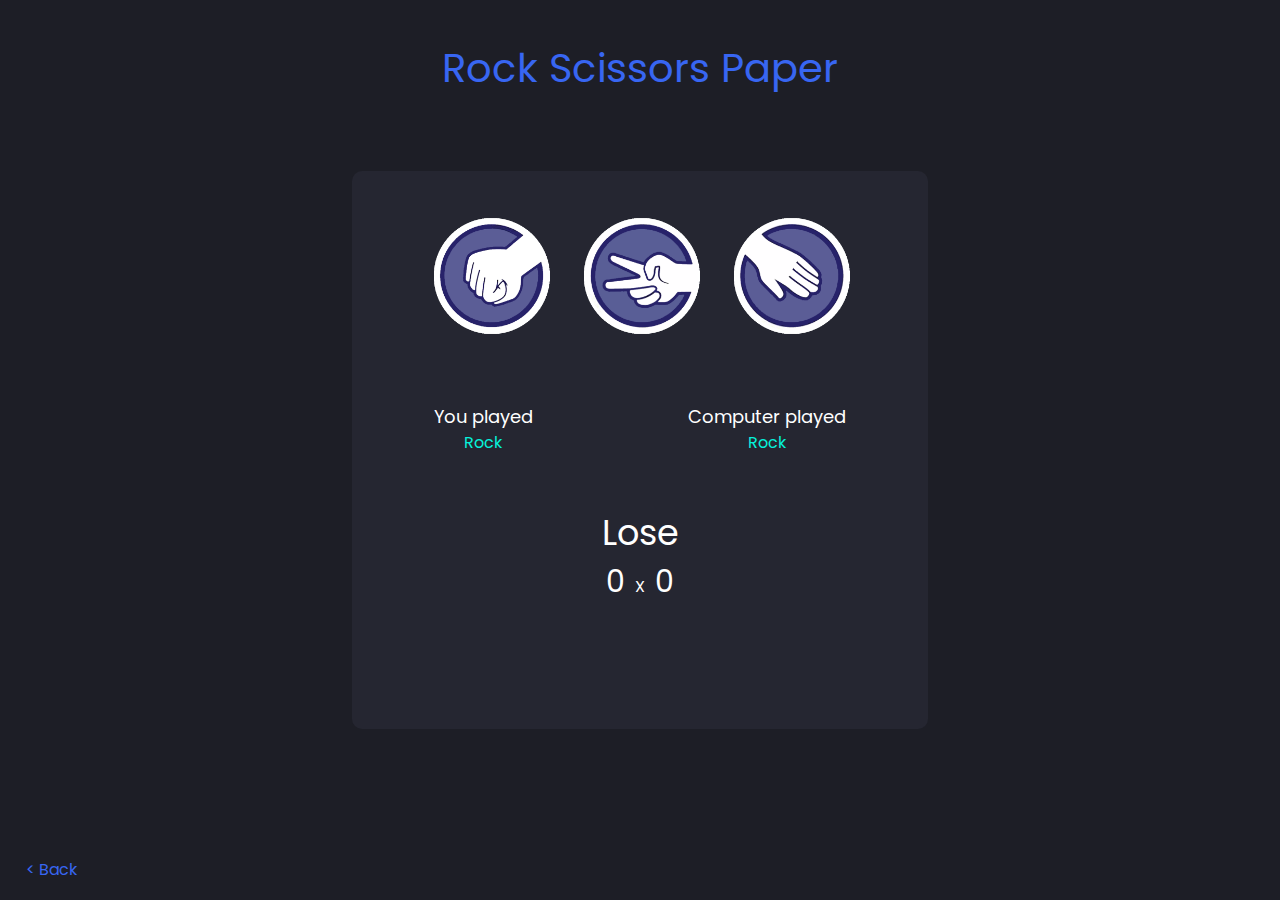
==== html/game.html @ 838cdc02 "jokenpo" ====
<!DOCTYPE html>
<html lang="en">
<head>
    <meta charset="UTF-8">
    <meta http-equiv="X-UA-Compatible" content="IE=edge">
    <meta name="viewport" content="width=device-width, initial-scale=1.0">
    <link rel="shortcut icon" href="assets/favicon.ico" type="image/x-icon">
    <link rel="stylesheet" href="../styles/style.css">
    <link rel="stylesheet" href="../styles/game.css">
    <title>Jokenpo</title>
</head>
<body>
    <h1 class="game-title">Rock Scissors Paper</h1>
    
    <main class="game">
        <div class="game-options">
            <button class="game-button" onclick="rock()"><img src="../assets/pedra.png" alt="Rock"></button>
            <button class="game-button" onclick="scissors()"><img src="../assets/tesoura.png" alt="Scissors"></button>
            <button class="game-button" onclick="paper()"><img src="../assets/papel.png" alt="Paper"></button>
        </div>

        <div class="game-choices">
            <div class="player-choices">
                <p class="title-choice">You played</p>
                <p class="player-choice position-choice">Rock</p>
            </div>
            <div class="computer-choices">
                <p class="title-choice">Computer played</p>
                <p class="computer-choice position-choice">Rock</p>
            </div>
        </div>

        <p class="match-result">Lose</p>

        <div class="game-points">
            <p class="points"><span class="player-points total-points">0</span>X<span class="computer-points  total-points">0</span></p>
        </div>
    </main>

    <a href="../index.html" class="backpage">&lt; Back</a>

    <script src="../javascript/game.js"></script>
</body>
</html>
---- styles/style.css ----
@import url('https://fonts.googleapis.com/css2?family=Poppins:ital,wght@0,100;0,200;0,300;0,400;0,500;0,600;0,700;0,800;0,900;1,100;1,200;1,300;1,400;1,500;1,600;1,700;1,800;1,900&display=swap');

* {
    margin: 0;
    padding: 0;
    box-sizing: border-box;
    font-family: 'Poppins', sans-serif; 
}

body {
    background-color: #1D1E26;
}

.game-title {
    text-align: center;
    padding-top: 3%;
    color: #3866F2;
    font-weight: 400;
    font-size: clamp(30px, 40px, 50px);
}

main {
    position: absolute;
    top: 50%;
    left: 50%;
    transform: translate(-50%, -50%);
    border-radius: 10px;
    width: 45%;
    height: 62%;
    text-align: center;
    background-color: #252631;
}

.main-buttons {
    position: absolute;
    top: 50%;
    left: 50%;
    transform: translate(-50%, -50%);
}

.button {
    width: 100%;
    height: 50px;
    margin: 10px;
    padding: 10px;
    background-color: #3866F2;
    border: none;
    border-radius: 15px;
    font-size: clamp(10px, 18px, 20px);
    text-align: center;
    cursor: pointer;
    transition: all 0.3s ease;
}

.button:hover {
    background-color: #2C51BF;
    color: white;
}

footer {
    position: absolute;
    bottom: 2%;
    left: 50%;
    transform: translateX(-50%);
    color: #3866F2;
    opacity: 0.3;
}

.backpage {
    position: absolute;
    bottom: 2%;
    left: 2%;
    text-decoration: none;
    color: #3866F2;
    transition: all 0.3s ease;
}

.backpage:hover {
    font-size: 18px;
    color: #2C51BF;
}
---- styles/game.css ----
.game {
    padding: 30px;
}

.game-options {
    display: flex;
    justify-content: center;
}

.game-button {
    width: 130px;
    height: 130px;
    margin: 10px;
    border: none;
    outline: none;
    background-color: transparent;
    cursor: pointer;
}

.game-button > img {
    width: 130px;
    height: 130px;
    transition: all 0.3s ease;
}

.game-button:hover > img {
    width: 140px;
    height: 140px;
}

.game-choices {
    display: flex;
    justify-content: space-between;
    margin: 10%;
}

.title-choice {
    font-size: clamp(16px, 18px, 20px);
    color: white;
}

.position-choice {
    color: #05F2DB;
}

.match-result {
    font-size: 35px;
    color: white;
}

.game-points {
    color: white;
}

.total-points {
    font-size: 30px;
    padding: 0 10px;
}
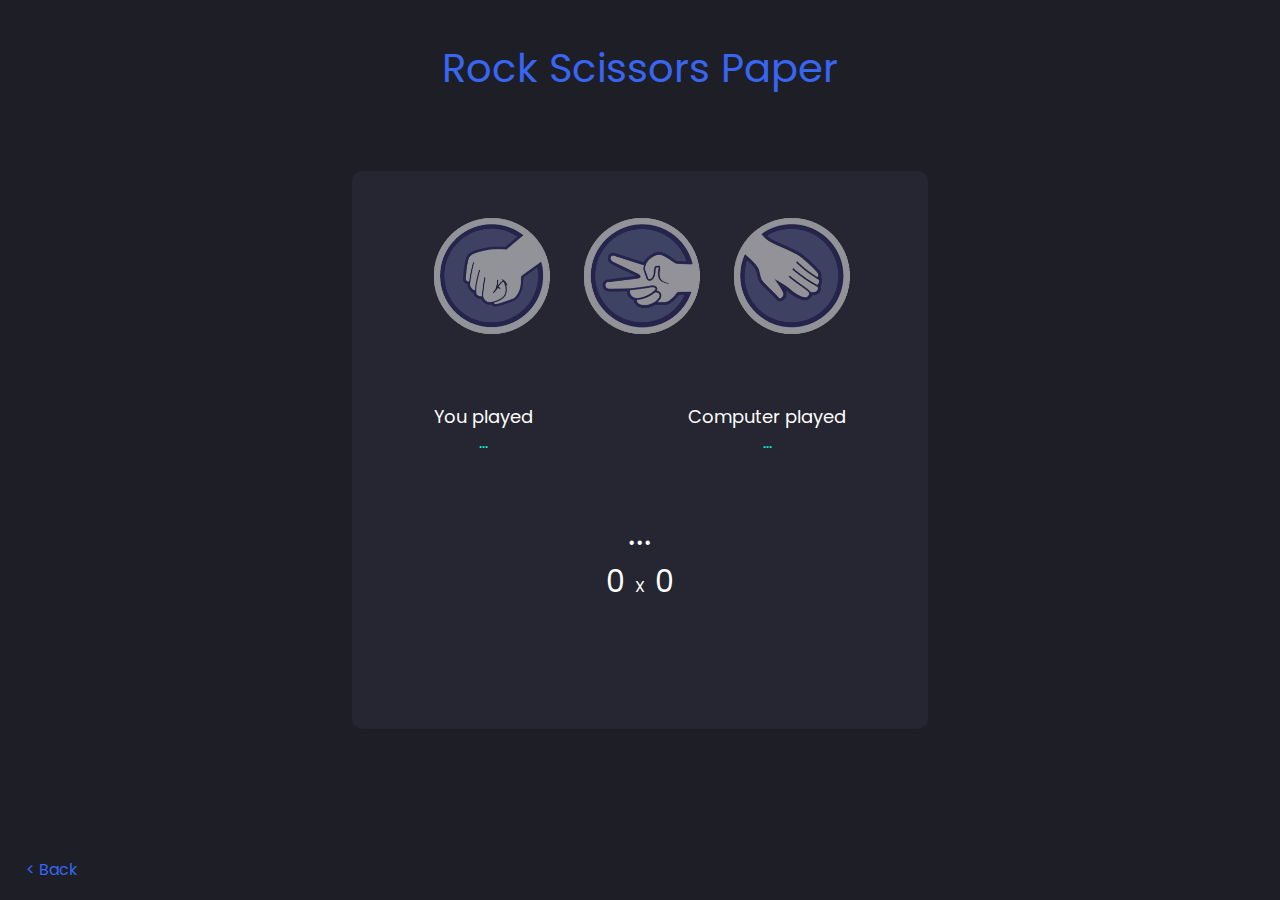
==== commit 7a89e8b3: "corrigido bug no resultado do game" ====
--- a/html/game.html
+++ b/html/game.html
@@ -22,15 +22,15 @@
         <div class="game-choices">
             <div class="player-choices">
                 <p class="title-choice">You played</p>
-                <p class="player-choice position-choice">Rock</p>
+                <p class="player-choice position-choice">...</p>
             </div>
             <div class="computer-choices">
                 <p class="title-choice">Computer played</p>
-                <p class="computer-choice position-choice">Rock</p>
+                <p class="computer-choice position-choice">...</p>
             </div>
         </div>
 
-        <p class="match-result">Lose</p>
+        <p class="match-result">...</p>
 
         <div class="game-points">
             <p class="points"><span class="player-points total-points">0</span>X<span class="computer-points  total-points">0</span></p>
--- a/styles/style.css
+++ b/styles/style.css
@@ -78,4 +78,17 @@
 .backpage:hover {
     font-size: 18px;
     color: #2C51BF;
+}
+
+.title {
+    font-size: 30px;
+    font-weight: 400;
+    color: white;
+    padding: 10%;
+}
+
+.paragraph {
+    color: white;
+    padding: 0 10%;
+    font-size: 20px;
 }--- a/styles/game.css
+++ b/styles/game.css
@@ -20,12 +20,14 @@
 .game-button > img {
     width: 130px;
     height: 130px;
+    opacity: 0.5;
     transition: all 0.3s ease;
 }
 
 .game-button:hover > img {
-    width: 140px;
-    height: 140px;
+    /* width: 140px;
+    height: 140px; */
+    opacity: 1;
 }
 
 .game-choices {
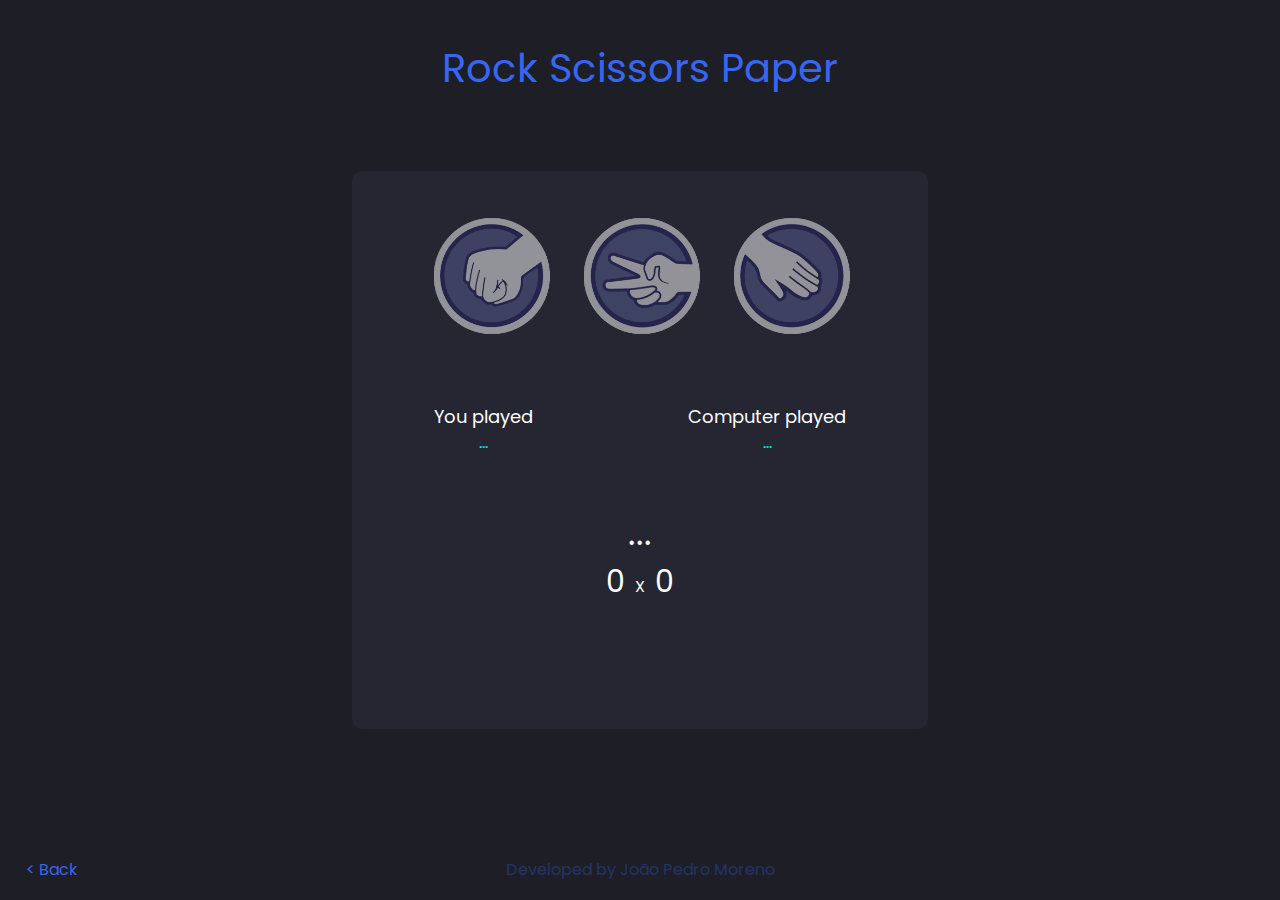
==== commit 3f2504df: "adicionado sistema de finalização de jogo ao completar 10 pontos" ====
--- a/html/game.html
+++ b/html/game.html
@@ -35,7 +35,13 @@
         <div class="game-points">
             <p class="points"><span class="player-points total-points">0</span>X<span class="computer-points  total-points">0</span></p>
         </div>
+
+        <p class="game-winner">Player Wins</p>
     </main>
+
+    <footer>
+        <span class="author">Developed by João Pedro Moreno</span>
+    </footer>
 
     <a href="../index.html" class="backpage">&lt; Back</a>
 
--- a/styles/game.css
+++ b/styles/game.css
@@ -57,4 +57,11 @@
 .total-points {
     font-size: 30px;
     padding: 0 10px;
+}
+
+.game-winner {
+    display: none;
+    color: #05F2DB;
+    padding: 5%;
+    font-size: 30px;
 }